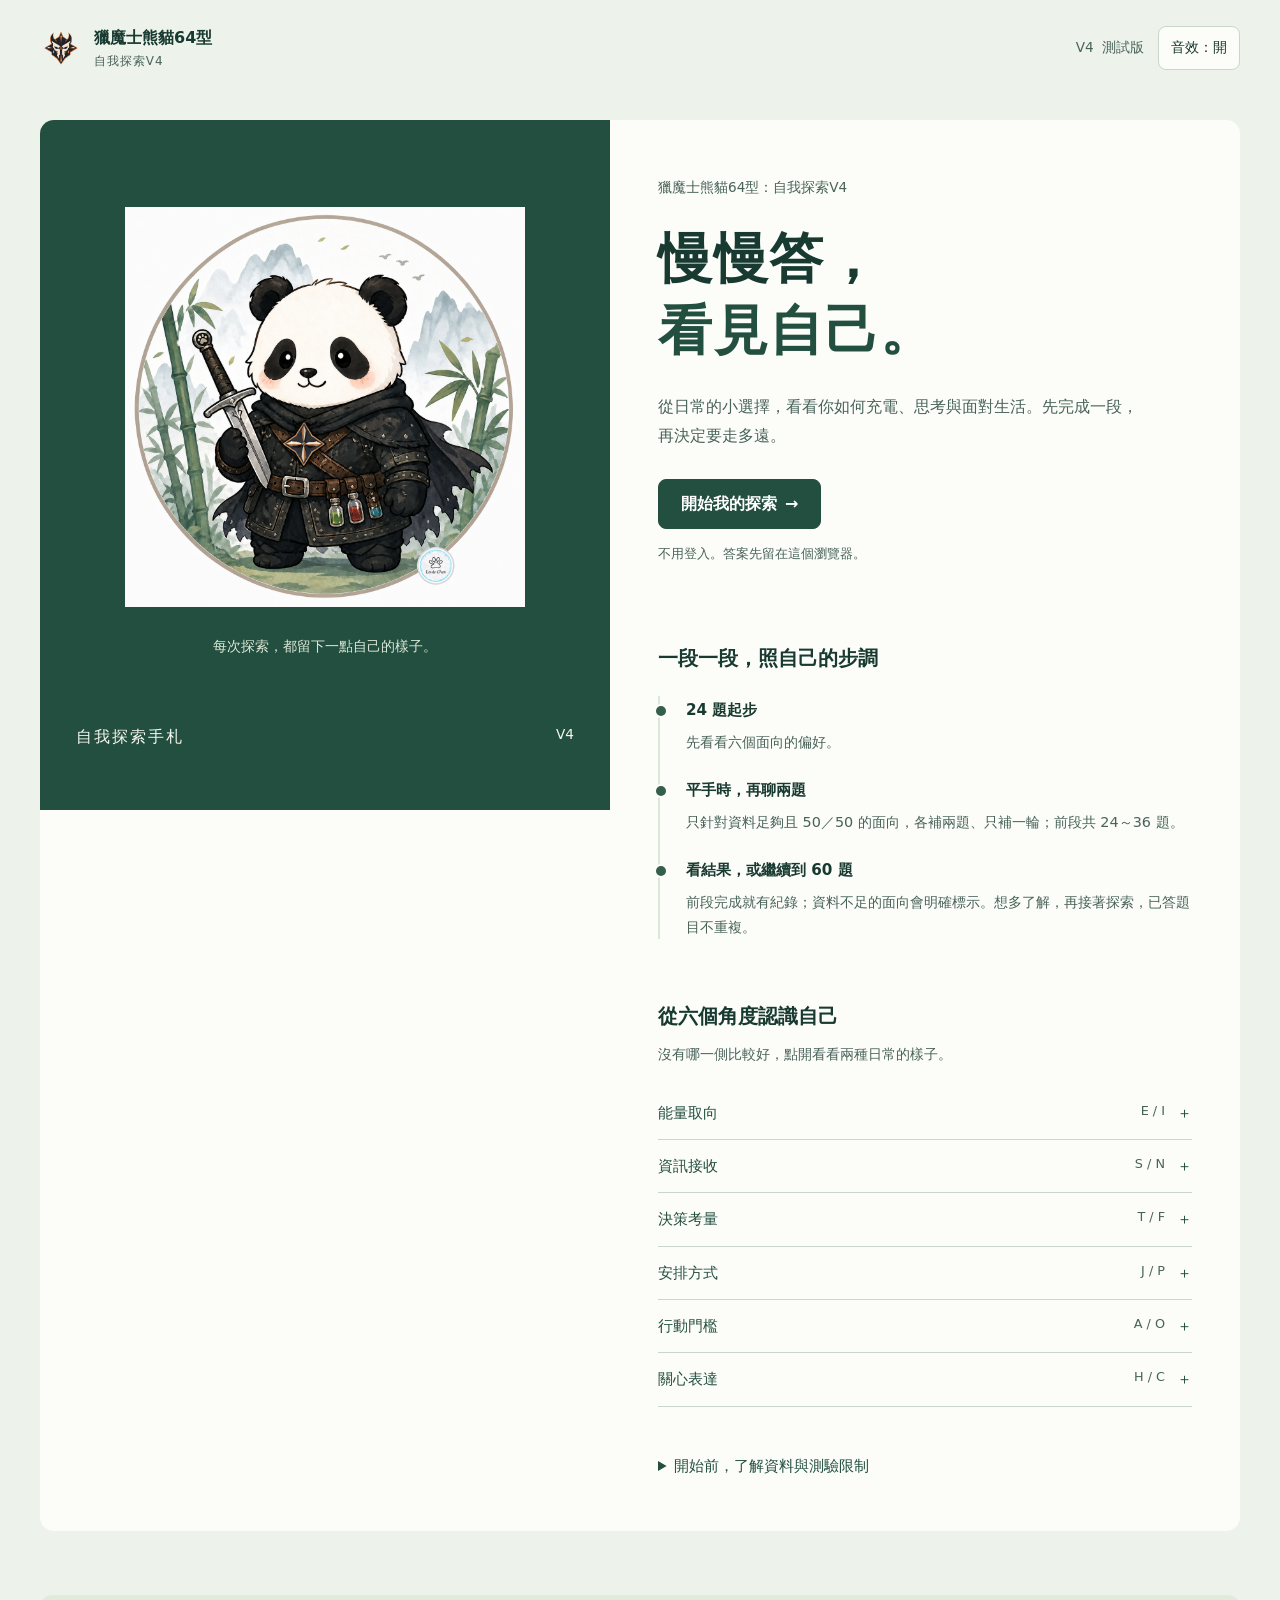
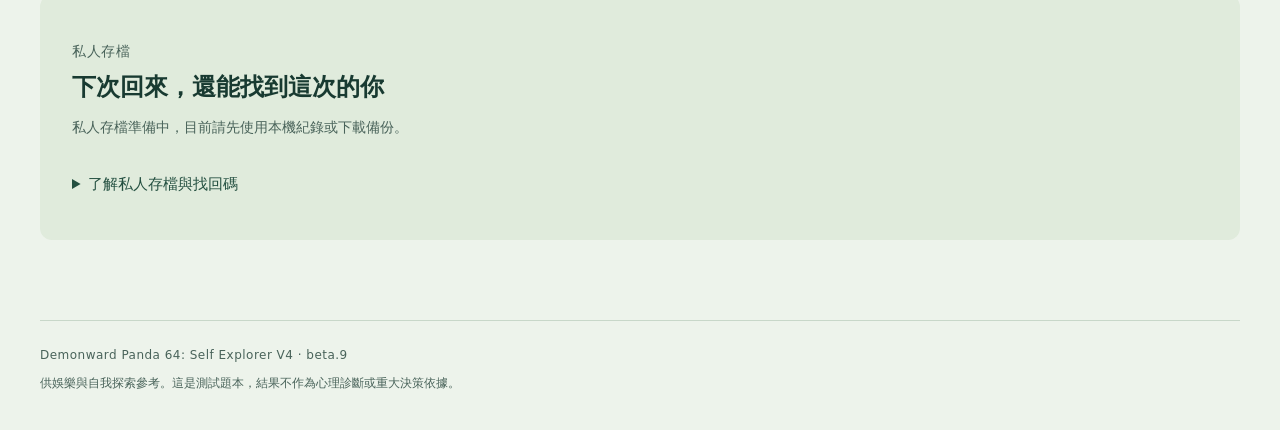
==== index.html @ 0872d295 "Add files via upload" ====
<!doctype html>
<html lang="zh-Hant">
<head>
  <meta charset="UTF-8">
  <meta name="viewport" content="width=device-width, initial-scale=1">
  <meta name="description" content="獵魔士熊貓64型：自我探索V4。先答 24 題，平手軸各補兩題；完成後自由選擇查看詳細結果，或繼續完整 60 題。">
  <meta name="referrer" content="no-referrer">
  <meta http-equiv="Content-Security-Policy" content="default-src 'self'; script-src 'self'; style-src 'self' 'unsafe-inline'; img-src 'self' data: blob:; media-src 'self' data:; connect-src 'self' https://script.google.com https://script.googleusercontent.com; object-src 'none'; base-uri 'none'; form-action 'none'">
  <title>獵魔士熊貓64型：自我探索V4</title>
  <link rel="icon" href="./assets/demonward-panda-logo.png" type="image/png">
  <link rel="stylesheet" href="./styles.css">
  <script type="module" src="./app.mjs"></script>
</head>
<body>
  <a class="skip-link" href="#main">跳到主要內容</a>
  <header class="site-header">
    <a href="#main" class="brand" aria-label="獵魔士熊貓64型：自我探索V4 首頁"><img src="./assets/demonward-panda-logo.png" width="42" height="42" alt=""><span>獵魔士熊貓64型 <small>自我探索V4</small></span></a>
    <div class="header-actions"><span class="edition">V4 <span>測試版</span></span><button id="sound-toggle" class="sound-toggle" type="button" aria-pressed="true">音效：開</button></div>
  </header>
  <audio id="ui-click" src="./assets/audio/ui%20click-02.m4a" preload="auto" aria-hidden="true"></audio>
  <p id="sound-status" class="sr-only" role="status" aria-live="polite"></p>
  <div id="storage-warning" class="warning" role="alert" hidden></div>
  <main id="main" tabindex="-1"><div id="app"><p class="boot">正在準備題目…</p></div></main>
  <div id="announcement" class="sr-only" role="status" aria-live="polite"></div>
  <footer class="site-footer"><span>Demonward Panda 64: Self Explorer V4 · beta.9</span><p>供娛樂與自我探索參考。這是測試題本，結果不作為心理診斷或重大決策依據。</p></footer>
  <noscript><p class="warning">這份測驗需要啟用 JavaScript。請透過 HTTP 網址開啟網站。</p></noscript>
</body>
</html>
---- styles.css ----
:root{color-scheme:light;--paper:#f5f1e9;--surface:#fffdf9;--ink:#282b28;--muted:#60665e;--line:#d6d5ca;--accent:#874629;--accent-soft:#eee0d3;--sage:#485e4d;--sage-soft:#e4eadd;--focus:#265faf;--danger:#953c32;font-family:"Noto Sans TC","PingFang TC","Microsoft JhengHei",system-ui,sans-serif;line-height:1.7;color:var(--ink);background:var(--paper)}
*{box-sizing:border-box}body{margin:0}button,input,select{font:inherit}button,a,input,select{touch-action:manipulation}button{cursor:pointer}button:disabled{cursor:not-allowed;opacity:.55}a{color:var(--accent);text-underline-offset:4px}button:focus-visible,a:focus-visible,input:focus-visible,select:focus-visible,summary:focus-visible{outline:3px solid var(--focus);outline-offset:4px}h1,h2,h3,p{margin:0}h1,h2,h3{line-height:1.35;text-wrap:pretty}button{line-height:1.5}button,input,select{max-width:100%}h1{font-weight:650;letter-spacing:-.035em}h2{font-size:1.5rem}h3{font-size:1.125rem}.site-header{max-width:1120px;margin:auto;padding:24px 32px;border-bottom:1px solid var(--line);display:flex;align-items:center;justify-content:space-between;gap:16px}.brand{display:flex;align-items:center;gap:12px;color:var(--ink);text-decoration:none;font-size:1rem;font-weight:700}.brand img{border-radius:50%;object-fit:cover}.brand small{display:block;font-size:.7rem;font-weight:400;color:var(--muted);letter-spacing:.15em}.edition{font-size:.85rem;letter-spacing:.1em;color:var(--accent);white-space:nowrap}.edition span{margin-left:4px}main{max-width:1120px;margin:auto;padding:48px 32px 64px;outline:none}.site-footer{max-width:1056px;margin:auto;padding:24px 0 36px;border-top:1px solid var(--line);font-size:.75rem;color:var(--muted)}.site-footer>span{letter-spacing:.14em}.site-footer p{margin-top:8px}.eyebrow{font-size:.75rem;letter-spacing:.13em;text-transform:uppercase;font-weight:600;color:var(--accent);margin-bottom:20px}.muted{color:var(--muted)}.hero{display:grid;grid-template-columns:1.35fr 1fr;gap:64px;align-items:center;padding:16px 0 48px}.hero h1{font-size:clamp(2.25rem,4.2vw,3.5rem);max-width:15ch}.hero h1 span{color:var(--accent)}.hero .lead{font-size:1.05rem;max-width:34em;margin-top:24px;color:var(--muted)}.hero-art{position:relative;max-width:340px;justify-self:end}.hero-art img{width:100%;height:auto;display:block;border-radius:3px;aspect-ratio:1;object-fit:cover}.art-label{margin-top:12px;display:flex;justify-content:space-between;gap:12px;font-size:.65rem;color:var(--muted);letter-spacing:.09em}.facts{display:flex;gap:28px;margin:28px 0 30px}.fact strong{font-size:1.45rem;font-weight:600;display:block;color:var(--ink)}.fact span{font-size:.75rem;color:var(--muted)}.button{min-height:48px;border:1px solid var(--line);background:var(--surface);color:var(--ink);border-radius:4px;padding:12px 20px;display:inline-flex;justify-content:center;align-items:center;gap:8px;text-decoration:none;transition:background .15s,border-color .15s}.button:hover{background:var(--accent-soft);border-color:var(--accent)}.button.primary{background:var(--accent);border-color:var(--accent);color:#fff}.button.primary:hover{background:#6d3821}.button.text{border-color:transparent;background:transparent;color:var(--accent);padding-left:0}.button.danger{color:var(--danger)}.actions{display:flex;align-items:center;flex-wrap:wrap;gap:12px}.intro-details{border-top:1px solid var(--line);display:grid;grid-template-columns:1fr 1fr;gap:48px;padding-top:32px}.intro-details h2{font-size:1.2rem;margin-bottom:12px}.intro-details p{color:var(--muted);font-size:.9rem}.axis-list{display:grid;grid-template-columns:1fr 1fr;gap:12px 20px;margin-top:16px}.axis-list div{display:flex;align-items:center;gap:10px;font-size:.85rem}.axis-list b{font-family:ui-monospace,monospace;color:var(--sage);min-width:40px}.local-note{margin-top:18px;padding-left:14px;border-left:2px solid var(--sage);font-size:.85rem;color:var(--muted)}details{margin-top:20px;font-size:.85rem}summary{cursor:pointer;color:var(--accent);min-height:44px;display:list-item;align-content:center}details p{margin:10px 0}.history{margin-top:32px;border-top:1px solid var(--line);padding-top:24px}.history-list{list-style:none;padding:0;margin:16px 0}.history-list li{display:flex;justify-content:space-between;align-items:center;gap:16px;border-bottom:1px solid var(--line);padding:14px 0}.history-list strong{display:block;font-size:.95rem;overflow-wrap:anywhere}.history-list small{color:var(--muted)}.narrow{max-width:760px;margin:0 auto}.panel{background:var(--surface);border:1px solid var(--line);border-radius:6px;padding:32px}.setup h1{font-size:2rem}.setup .lead{margin-top:16px;color:var(--muted)}fieldset{border:0;padding:0;margin:28px 0}legend{font-weight:600;margin-bottom:12px;max-width:100%}.choice{position:relative;display:flex;align-items:flex-start;gap:12px;padding:17px 18px;border:1px solid var(--line);border-radius:4px;background:var(--surface);margin:10px 0;cursor:pointer;transition:background .15s,border-color .15s;min-height:56px}.choice:hover{border-color:var(--accent)}.choice:has(input:checked){border-color:var(--accent);background:var(--accent-soft)}.choice input{width:20px;height:20px;flex:none;accent-color:var(--accent);margin:3px 0 0}.choice span{min-width:0}.choice strong{font-weight:500;display:block}.choice small{display:block;color:var(--muted);font-size:.8rem;margin-top:4px}.checkline{display:flex;gap:10px;align-items:flex-start;font-size:.9rem}.checkline input{width:20px;height:20px;flex:none;accent-color:var(--accent);margin-top:4px}.setup .actions{margin-top:28px}.quiz-top{display:flex;justify-content:space-between;align-items:center;gap:16px;font-size:.8rem;color:var(--muted);margin-bottom:10px}.progress{width:100%;height:5px;display:block;margin-bottom:32px;border:0;appearance:none;background:var(--line)}progress::-webkit-progress-bar{background:var(--line)}progress::-webkit-progress-value{background:var(--sage)}progress::-moz-progress-bar{background:var(--sage)}.question-card .eyebrow{margin-bottom:16px}.question-card h1{font-size:clamp(1.3rem,2.7vw,1.75rem);letter-spacing:0}.question-hint{font-size:.85rem;color:var(--muted);margin-top:12px}.question-card fieldset{margin:24px 0}.question-card .actions{justify-content:space-between;border-top:1px solid var(--line);padding-top:20px}.step-number{font-family:ui-monospace,monospace;color:var(--muted)}.error{color:var(--danger);font-size:.9rem;margin:12px 0}.warning{max-width:1056px;margin:20px auto 0;padding:12px 18px;border:1px solid #c8a864;background:#fff2d5;color:#5b421a;font-size:.85rem}.result-head{display:flex;justify-content:space-between;align-items:flex-start;gap:32px;margin-bottom:32px}.result-head h1{font-size:clamp(1.8rem,4vw,2.75rem)}.result-code{font-family:ui-monospace,monospace;overflow-wrap:anywhere;line-height:1.5;font-size:clamp(1.15rem,2.5vw,1.7rem);font-weight:600;letter-spacing:.02em;margin-top:12px;color:var(--sage)}.result-summary{max-width:700px;color:var(--muted);margin-top:16px}.result-date{font-size:.8rem;color:var(--muted);white-space:nowrap}.result-guide{padding:16px 20px;border-left:3px solid var(--sage);background:var(--sage-soft);font-size:.85rem;margin-bottom:28px}.axes{display:grid;grid-template-columns:1fr 1fr;border-top:1px solid var(--line);column-gap:40px}.axis{padding:24px 0;border-bottom:1px solid var(--line)}.axis-heading{display:flex;justify-content:space-between;gap:12px;align-items:center}.axis-heading h2{font-size:1rem}.axis-status{font-size:.75rem;color:var(--sage);background:var(--sage-soft);padding:3px 8px;white-space:nowrap;border-radius:2px}.axis-labels{display:flex;justify-content:space-between;gap:10px;font-size:.8rem;margin:18px 0 7px}.axis-labels strong{font-size:1rem;font-weight:600}.axis-meter{height:9px;background:#d9dfd2;position:relative;border-radius:1px;overflow:hidden}.axis-meter>span{display:block;height:100%;background:var(--accent)}.axis-meter:after{content:"";position:absolute;left:50%;top:0;height:100%;width:2px;background:var(--surface)}.axis p{margin-top:14px;font-size:.85rem;color:var(--muted)}.result-section{margin-top:36px}.result-section>p{margin-top:10px;color:var(--muted);font-size:.9rem}.feedback-options{display:flex;gap:12px;flex-wrap:wrap}.feedback-options .choice{flex:1;min-width:145px;margin:0}.feedback-options .choice:has(input:checked){background:var(--sage-soft);border-color:var(--sage)}.check-grid{display:grid;grid-template-columns:1fr 1fr;gap:8px 20px}.check-grid .checkline{min-height:44px}.feedback-details{margin-top:24px}.feedback-form fieldset{margin:20px 0}.feedback-form .actions{margin-top:20px}.feedback-status{color:var(--sage);margin-top:12px;font-size:.9rem}.compare-wrap{overflow-x:auto;margin-top:20px}.compare-table{border-collapse:collapse;width:100%;font-size:.9rem;text-align:left}.compare-table th,.compare-table td{padding:12px 10px;border-bottom:1px solid var(--line);white-space:nowrap}.compare-table th:first-child,.compare-table td:first-child{padding-left:0}.compare-table th{font-weight:500;color:var(--muted)}.delta{font-variant-numeric:tabular-nums;font-weight:600}.downloads{padding-top:24px;border-top:1px solid var(--line)}.downloads .actions{margin-top:20px}.download-note{font-size:.8rem;color:var(--muted);margin-top:12px}.section-label{font-size:.75rem;letter-spacing:.1em;color:var(--accent);margin-bottom:8px}.boot{padding:48px;text-align:center}.sr-only{position:absolute;width:1px;height:1px;padding:0;overflow:hidden;clip:rect(0,0,0,0);white-space:nowrap;border:0}.skip-link{position:absolute;top:-80px;left:16px;z-index:10;background:var(--surface);padding:12px}.skip-link:focus{top:8px}[hidden]{display:none!important}
@media(max-width:767px){.site-header{padding:18px 20px}main{padding:32px 20px 48px}.site-footer{margin:0 20px}.hero{grid-template-columns:1fr;gap:28px;padding:0 0 32px}.hero-art{grid-row:1;justify-self:start;max-width:112px}.hero-art img{border-radius:50%;border:3px solid var(--surface)}.art-label{display:none}.hero h1{font-size:2.25rem;max-width:15ch}.hero .lead{margin-top:18px;font-size:1rem}.eyebrow{margin-bottom:14px}.facts{gap:24px;margin:24px 0}.intro-details{grid-template-columns:1fr;gap:28px;padding-top:28px}.panel{padding:24px 20px}.result-head{display:block}.result-date{margin-top:16px;white-space:normal}.axes{grid-template-columns:1fr}.result-section{margin-top:28px}.result-section.panel{padding:24px 18px}.warning{margin:16px 20px 0}.feedback-options{gap:8px}.feedback-options .choice{flex:1 1 100%;min-width:0;padding:12px 14px;min-height:48px}.check-grid{grid-template-columns:1fr 1fr;gap:6px 10px}.question-card .actions{gap:8px}.question-card .button{padding:12px 14px}.question-card .button.text{padding-left:0}.result-head .eyebrow{font-size:.7rem}.history-list li{align-items:flex-start}.axis-list{gap:10px}.brand{font-size:.95rem}}
@media(max-width:359px){main{padding-left:16px;padding-right:16px}.site-header{padding-left:16px;padding-right:16px}.panel{padding:22px 16px}.hero h1{font-size:2rem}.facts{gap:18px}.fact strong{font-size:1.3rem}.fact span{font-size:.7rem}.check-grid{grid-template-columns:1fr}.axis-heading{align-items:flex-start}.axis-status{font-size:.7rem}.axis-labels{font-size:.75rem}.actions>.button{flex-grow:1}.edition{font-size:.75rem}.brand{gap:8px}}
.completion{padding:40px;max-width:720px}.completion-count{font-size:4rem;line-height:1.1;font-variant-numeric:tabular-nums;color:var(--sage);margin:24px 0}.completion-count span{font-size:1rem;margin-left:12px}.completion h1{font-size:clamp(1.7rem,4vw,2.5rem)}.completion .lead{margin:16px 0;color:var(--muted)}.completion-actions{display:grid;gap:12px;margin-top:28px}.completion-actions .button{min-height:60px}.completion-actions .button:not(.primary){flex-direction:column;gap:2px}.completion-actions small{color:var(--muted);font-size:.8rem}.axis-detail{padding:12px 0;border-bottom:1px solid var(--line)}.axis-detail summary{font-size:.95rem;font-weight:600}.stage-scores{list-style:none;padding:0;margin:16px 0}.stage-scores li{display:flex;justify-content:space-between;gap:16px;padding:8px 0;border-top:1px solid var(--line)}.stage-scores strong{font-weight:500;white-space:nowrap}.question-card+.quiz-top{margin-top:20px}
@media(max-width:767px){.completion{padding:28px 20px}.completion-count{font-size:3rem}.stage-scores li{display:block}.stage-scores strong{display:block}.facts{flex-wrap:wrap}.completion-actions .button{padding:14px 12px}}
@media(prefers-reduced-motion:reduce){*,*::before,*::after{transition:none!important;animation:none!important;scroll-behavior:auto!important}}
.archive-panel>p{margin-top:12px;color:var(--muted);font-size:.9rem}.archive-panel h3{margin:20px 0 12px}.archive-mode{border-left:2px solid var(--sage);padding-left:12px}.archive-message:empty{display:none}.archive-message{color:var(--sage)!important}.archive-forms{display:grid;grid-template-columns:1fr 1fr;gap:40px;margin-top:24px}.archive-forms form+form{border-left:1px solid var(--line);padding-left:32px}.archive-forms p{font-size:.85rem;color:var(--muted);margin-bottom:16px}.archive-panel .checkline{margin:16px 0}.archive-label{display:block;margin:12px 0 8px;font-size:.9rem}.archive-input{display:block;width:100%;min-height:48px;padding:12px;border:1px solid var(--line);border-radius:4px;background:var(--surface);color:var(--ink);margin-bottom:16px}.recovery-card{border-left:3px solid var(--sage);padding:4px 20px 20px;background:var(--sage-soft);margin:24px 0}.recovery-card code{display:block;overflow-wrap:anywhere;user-select:all;padding:16px 0;font:1rem/1.7 ui-monospace,monospace}.archive-panel .history-list li{align-items:flex-start}.archive-panel .history-list .actions{justify-content:flex-end}.archive-panel .history-list .button{font-size:.85rem;padding:10px 14px}.archive-panel details form{max-width:600px}.archive-panel>h2{font-size:clamp(1.25rem,3vw,1.6rem)}
.history-list>li>div:first-child{min-width:0}.history-list>li>.button{flex:0 0 auto;min-width:64px}
.supplement-editor{padding:16px 0;border-top:1px solid var(--line);border-bottom:1px solid var(--line);margin:20px 0}.supplement-editor>summary{font-weight:600;font-size:.95rem}.supplement-editor p{font-size:.85rem;color:var(--muted)}.supplement-editor form{margin-top:16px}.supplement-editor textarea{resize:vertical;min-height:108px}.supplement-editor .checkline{margin:16px 0}.supplement-counter{text-align:right;margin-top:-8px!important}.supplement-form-status,.supplement-status{color:var(--sage)!important;white-space:pre-wrap}.supplement-list{list-style:none;padding:0;margin:28px 0}.supplement-list li{padding:20px 0;border-top:1px solid var(--line)}.supplement-list h3{font-size:1rem;font-weight:600}.supplement-list blockquote{border-left:3px solid var(--sage);margin:16px 0;padding:8px 16px;background:var(--sage-soft);white-space:pre-wrap;overflow-wrap:anywhere}.supplement-list p{font-size:.85rem;color:var(--muted);margin:8px 0;white-space:pre-wrap;overflow-wrap:anywhere}.supplement-sharing{margin-top:28px;border-top:1px solid var(--line);padding-top:20px}.supplement-sharing>p{margin:12px 0;color:var(--muted);font-size:.9rem}.supplement-sharing .checkline{margin:20px 0}.supplement-edit-result>summary{font-weight:600}.supplement-sharing .button{margin-top:8px}
@media(max-width:767px){.archive-forms{grid-template-columns:1fr;gap:20px}.archive-forms form+form{border-left:0;border-top:1px solid var(--line);padding-left:0;padding-top:12px}.archive-panel .history-list li{display:block}.archive-panel .history-list .actions{justify-content:flex-start;margin-top:12px}.archive-panel .history-list .button{flex:1}.recovery-card{padding-left:16px;padding-right:16px}}

.supplement-editor textarea{font:inherit;max-width:100%}.supplement-editor textarea:focus-visible{outline:3px solid var(--focus);outline-offset:4px}#supplement-root .compare-table{table-layout:fixed}#supplement-root .compare-table th,#supplement-root .compare-table td{white-space:normal;overflow-wrap:anywhere;vertical-align:top}#supplement-root .compare-table th:first-child{width:25%}#supplement-root .compare-table th:nth-child(2){width:32%}

.hero .eyebrow{letter-spacing:.06em;text-transform:none;overflow-wrap:anywhere}.site-footer>span{text-transform:none;letter-spacing:.04em}.brand>span{min-width:0}.stage-scores{overflow-wrap:anywhere}

/* 清新探索手札：system fonts and existing original artwork only. */
h1[tabindex="-1"]:focus{outline:none}
:root{--paper:#edf3eb;--surface:#fcfdf9;--ink:#183a31;--muted:#49635a;--line:#c8d7c9;--accent:#234f40;--accent-soft:#deeadb;--sage:#365f4b;--sage-soft:#e1ecde;--focus:#9c6b14;--danger:#923e34;font-family:"Microsoft JhengHei","PingFang TC",system-ui,sans-serif}
html{scroll-padding-bottom:150px}body{min-width:280px}textarea{font:inherit}h1,h2,h3{text-wrap:balance}h1{font-family:"Noto Serif TC","PMingLiU",Georgia,serif;font-weight:600;letter-spacing:.01em}p{overflow-wrap:anywhere}a{color:var(--accent)}button:focus-visible,a:focus-visible,input:focus-visible,select:focus-visible,textarea:focus-visible,summary:focus-visible{outline:3px solid var(--focus);outline-offset:4px}input,textarea,select,summary,button{scroll-margin-block:24px 150px}.button{border-radius:8px;min-height:48px;padding:12px 22px;font-weight:600;transition:background .16s,border-color .16s,transform .16s}.button.primary{background:var(--accent);border-color:var(--accent)}.button.primary:hover{background:#183c30}.button:active:not(:disabled){transform:translateY(1px)}.button.text{font-weight:400}.site-header{max-width:1280px;border:0;padding:24px 40px}.brand small{letter-spacing:.08em;font-size:.75rem}.edition{letter-spacing:0;color:var(--muted)}main{max-width:1280px;padding:24px 40px 80px}.site-footer{max-width:1200px;margin:auto;padding:24px 0 36px}.eyebrow,.section-label{letter-spacing:.04em;text-transform:none;font-size:.85rem;font-weight:500;color:var(--muted)}.panel{border:0;border-radius:12px;padding:36px}.narrow{max-width:800px}.local-note{font-size:.9rem}.lead{line-height:1.85}.actions{gap:12px}.history{margin-top:64px;padding-top:32px}.history h2{font-size:1.5rem}.history-list small{display:block;margin-top:6px;font-size:.85rem}.history-list .button{min-height:44px}summary{font-size:.95rem;line-height:1.6;min-height:48px}details{font-size:.95rem}details p{margin:14px 0}
.notebook-home{display:grid;grid-template-columns:minmax(0,.95fr) minmax(0,1.05fr);gap:0;align-items:start;background:var(--surface);border-radius:14px;overflow:clip}.notebook-cover{position:sticky;top:24px;align-self:start;min-height:690px;background:#234f40;color:#f4f7ee;padding:60px 36px 32px;display:flex;flex-direction:column;justify-content:center;align-items:center}.hero-art{max-width:400px;width:100%;margin:0;justify-self:initial}.hero-art img{display:block;width:100%;height:auto;aspect-ratio:1;object-fit:contain;border-radius:0;border:0}.hero-art figcaption{font-size:.85rem;text-align:center;margin-top:28px;color:#dbe8d7}.cover-title{align-self:stretch;margin-top:64px;display:flex;justify-content:space-between;font-size:1rem;letter-spacing:.12em}.cover-title span{font-size:.85rem;letter-spacing:0}.notebook-pages{padding:56px 48px 40px;min-width:0}.hero{display:block;padding:0 0 48px;}.edition-note{font-size:.85rem;color:var(--muted);margin-bottom:24px}.hero h1{font-size:clamp(2.5rem,4.2vw,4rem);line-height:1.35;max-width:none;letter-spacing:.03em}.hero h1 span{color:var(--accent)}.hero .lead{margin-top:24px;font-size:1rem;max-width:30em}.home-actions{margin-top:28px}.home-note{font-size:.8rem;color:var(--muted);margin-top:14px}.journey{padding:32px 0 36px;background:var(--surface)}.journey h2,.axis-preview h2{font-size:1.25rem}.journey-list{list-style:none;margin:24px 0 0;padding:0 0 0 20px;border-left:2px solid #dbe7d7}.journey-list li{position:relative;padding:0 0 22px 6px}.journey-list li:last-child{padding-bottom:0}.journey-list li:before{content:"";position:absolute;left:-26px;top:8px;width:10px;height:10px;border-radius:50%;background:var(--sage);border:2px solid var(--surface)}.journey-list strong{font-weight:600;font-size:.95rem}.journey-list p{font-size:.9rem;color:var(--muted);margin-top:6px}.axis-preview{padding:28px 0 16px}.axis-preview>p{font-size:.9rem;color:var(--muted);margin:12px 0 20px}.axis-preview details{margin:0;border-bottom:1px solid var(--line)}.axis-preview summary{display:flex;justify-content:space-between;gap:12px;padding:14px 0;list-style:none;font-weight:500}.axis-preview summary::-webkit-details-marker{display:none}.axis-preview summary:after{content:"＋";font-weight:400}.axis-preview details[open] summary:after{content:"−"}.axis-preview-poles{margin-left:auto;font-size:.8rem;color:var(--muted)}.axis-preview details>div{padding:0 0 12px}.axis-preview details p{font-size:.9rem;color:var(--muted)}.axis-preview details strong{color:var(--ink);font-weight:500}.privacy-note{margin-top:20px}.privacy-note p{color:var(--muted);font-size:.85rem}
.setup{max-width:700px}.setup h1{font-size:2rem}.setup>p:not(.eyebrow){margin-top:16px}.choice{border-radius:8px;padding:18px 20px;gap:14px;margin:12px 0;min-height:60px;align-items:center;background:var(--surface)}.choice input{margin:0;accent-color:var(--accent)}.choice:has(input:checked){background:var(--sage-soft);border:2px solid var(--sage);padding:17px 19px}.choice:has(input:focus-visible){outline:3px solid var(--focus);outline-offset:4px}.checkline{line-height:1.7;min-height:44px}.checkline small{display:block;margin-top:8px}.quiz-page{padding-bottom:120px}.quiz-top{font-size:.95rem;margin:0 0 14px;gap:12px}.quiz-top #question-count{font-size:1.15rem;color:var(--ink);font-variant-numeric:tabular-nums;white-space:nowrap}.progress{height:7px;border-radius:4px;overflow:hidden;margin-bottom:18px}.chapter-note{color:var(--muted);font-size:.85rem;margin:0 0 26px}.question-card{padding:36px 40px}.question-kind{color:var(--muted);font-size:.85rem;margin-bottom:16px}.question-card h1{font-family:inherit;font-size:clamp(1.4rem,2.8vw,1.9rem);font-weight:600;line-height:1.65;letter-spacing:0;text-wrap:pretty}.question-hint{font-size:.9rem;margin-top:14px}.question-card fieldset{margin:28px 0 0}.question-card .choice{margin-bottom:0;font-size:1rem;line-height:1.7}.quiz-tail{padding:16px 4px;font-size:.8rem;color:var(--muted)}.quiz-tail>.button{padding-top:10px;padding-bottom:10px}.quiz-tail .actions{margin-top:16px}.quiz-dock{position:fixed;z-index:5;bottom:16px;left:50%;transform:translateX(-50%);width:min(800px,calc(100% - 40px));display:flex;align-items:center;justify-content:space-between;gap:16px;padding:14px 18px calc(14px + env(safe-area-inset-bottom));background:var(--surface);border:1px solid var(--line);border-radius:12px}.quiz-dock .button{min-width:108px}.dock-note{font-size:.8rem;color:var(--muted)}.chapter-intro>p:not(.eyebrow){margin-top:18px}.chapter-intro .actions{margin-top:28px}.completion{padding:44px;max-width:760px}.completion-count{font-size:4.5rem;margin:20px 0 28px}.completion h1{font-size:2.25rem}.completion-actions .button{border-radius:8px;min-height:64px}
.result-head{padding:36px 0 28px;border-bottom:2px solid var(--ink);margin-bottom:28px}.result-head h1{font-size:clamp(1.8rem,3.2vw,2.75rem);line-height:1.5}.result-code{font-family:inherit;font-size:1.5rem;font-weight:600;letter-spacing:.06em;margin-top:18px}.result-date{line-height:1.9}.result-summary{font-size:.95rem;line-height:1.9;max-width:650px}.result-guide{background:transparent;border:0;padding:0;margin:0 0 32px;color:var(--muted);font-size:.85rem;max-width:850px}.axes{border:0;gap:16px;grid-template-columns:repeat(2,minmax(0,1fr))}.axis{background:var(--surface);border:0;border-radius:12px;padding:26px}.axis-heading{align-items:flex-start;gap:8px}.axis-heading h2{font-size:1.05rem;line-height:1.6}.axis-heading h2>.muted{display:block;font-size:.8rem;font-weight:400}.axis-status{background:var(--sage-soft);padding:4px 8px;border-radius:4px;font-size:.75rem}.axis-labels{font-size:.85rem;margin:20px 0 10px;align-items:flex-end}.axis-labels>span:last-child{text-align:right}.axis-labels strong{font-size:1.15rem}.axis-meter{height:12px;border-radius:4px;background:#dae5d5}.axis-meter>span{background:#365f4b}.axis p{font-size:.9rem;line-height:1.85;margin-top:18px}.result-section{margin-top:56px}.result-section h2{font-size:1.5rem}.result-section>p{font-size:.95rem;line-height:1.85}.axis-detail{font-size:.9rem;padding:6px 0}.axis-detail summary{font-size:.95rem;line-height:1.7;padding:12px 0}.axis-detail p{color:var(--muted);max-width:900px}.result-section.panel{padding:32px}.feedback-options .choice{padding:14px;min-height:56px;font-size:.95rem}.feedback-options .choice:has(input:checked){padding:13px}.downloads{padding-top:32px}.downloads .actions{gap:12px}.downloads .button{font-size:.95rem}.result-section+.local-note{margin-top:40px}
.supplement-editor{margin:28px 0 0;padding:8px 0 0;border-bottom:0;border-top:1px solid var(--line)}.supplement-editor>summary{font-weight:400;color:var(--muted);font-size:.9rem}.supplement-editor>p{font-size:.85rem;line-height:1.8}.archive-input{border-radius:8px;background:var(--surface);border-color:var(--line);padding:12px 14px}.supplement-editor .archive-label{font-size:.9rem;line-height:1.8}.supplement-editor textarea{min-height:120px}.supplement-trial-options{margin:12px 0 20px;padding:12px 16px;background:var(--paper);border-radius:8px}.supplement-trial-options summary{font-size:.85rem}.supplement-trial-options .download-note{font-size:.8rem}.supplement-form-status{font-size:.85rem}.archive-panel{padding:32px;background:#e0ebdc;border:0;border-radius:12px}.archive-panel .section-label{margin-bottom:8px}.archive-mode{border:0;padding:0;font-size:.9rem}.archive-forms{gap:32px}.archive-forms form+form{padding-left:28px}.archive-panel input{background:var(--surface)}.archive-panel .archive-message{font-size:.85rem}.archive-panel .button{font-size:.9rem}.supplement-sharing{padding-top:24px}.supplement-sharing>p{font-size:.9rem}.supplement-list blockquote{border-radius:0 8px 8px 0}.compare-table{font-size:.9rem}
@media(min-width:900px){.notebook-home .hero{animation:journal-enter .45s ease-out both}}
@keyframes journal-enter{from{opacity:0;transform:translateY(8px)}to{opacity:1;transform:translateY(0)}}
@media(max-width:1023px){.site-header{padding:22px 28px}main{padding:20px 28px 64px}.site-footer{margin:0 28px}.notebook-pages{padding:40px 30px 32px}.notebook-cover{padding:48px 22px 30px;min-height:600px}.hero h1{font-size:3rem}.hero-art figcaption{font-size:.75rem}.cover-title{letter-spacing:.05em;font-size:.9rem}.result-head{display:block}.result-date{margin-top:16px;white-space:normal}}
@media(max-width:767px){.site-header{padding:18px 20px}.brand{font-size:.9rem;gap:10px}.brand img{width:36px;height:36px}.brand small{font-size:.7rem}.edition{font-size:.75rem}main{padding:12px 20px 48px}.site-footer{margin:0 20px;font-size:.75rem}.notebook-home{display:flex;flex-direction:column;border-radius:12px}.notebook-cover{position:static;min-height:0;width:100%;padding:18px 24px;flex-direction:row;justify-content:space-between;gap:20px}.hero-art{max-width:104px;flex:none}.hero-art img{width:104px;height:104px;max-width:100%;border-radius:0}.hero-art figcaption{display:none}.cover-title{align-self:center;margin:0;display:block;font-size:1.1rem;letter-spacing:.08em}.cover-title span{display:block;margin-top:8px;font-size:.8rem;letter-spacing:0;color:#dbe8d7}.notebook-pages{padding:28px 24px 32px;width:100%}.edition-note{font-size:.75rem;margin-bottom:16px}.hero{padding:0 0 28px}.hero h1{font-size:2.6rem;max-width:none;line-height:1.35}.hero .lead{font-size:.95rem;margin-top:18px}.home-actions{margin-top:22px;gap:8px}.home-actions .primary{width:100%}.home-note{font-size:.75rem}.journey{padding:24px 0}.journey-list{margin-top:20px}.journey-list p{font-size:.85rem}.axis-preview{padding-top:24px}.journey h2,.axis-preview h2{font-size:1.15rem}.axis-preview summary{font-size:.9rem}.history{margin-top:40px}.history h2{font-size:1.3rem}.history-list li{align-items:flex-start;gap:12px}.history-list small{font-size:.8rem}.history-list .button{padding:10px 14px}.panel{padding:26px 22px}.setup h1{font-size:1.8rem}.setup .lead{font-size:1rem}.setup>p{font-size:.9rem}.choice{padding:16px;min-height:58px;gap:12px}.choice:has(input:checked){padding:15px}.quiz-top{font-size:.8rem}.quiz-top #question-count{font-size:1rem}.chapter-note{font-size:.8rem;margin-bottom:18px}.question-card{padding:24px 20px}.question-card h1{font-size:1.4rem;line-height:1.65}.question-kind{font-size:.8rem;margin-bottom:12px}.question-hint{font-size:.85rem}.question-card fieldset{margin-top:22px}.question-card .choice{font-size:.95rem;padding:16px 14px;min-height:60px}.question-card .choice:has(input:checked){padding:15px 13px}.quiz-tail{padding:12px 0;font-size:.75rem}.quiz-dock{bottom:0;width:100%;border-radius:12px 12px 0 0;padding:12px 20px calc(12px + env(safe-area-inset-bottom));gap:12px;border-bottom:0}.quiz-dock .button{min-width:96px}.quiz-dock .primary{min-width:128px;margin-left:auto}.dock-note{display:none}.quiz-page{padding-bottom:140px}.completion{padding:30px 24px}.completion-count{font-size:3.5rem}.completion h1{font-size:1.9rem}.completion .lead{font-size:1rem}.result-head{padding:20px 0 24px}.result-head h1{font-size:1.8rem}.result-code{font-size:1.25rem}.result-summary{font-size:.9rem}.result-date{font-size:.75rem}.result-guide{font-size:.8rem;margin-bottom:24px}.axes{grid-template-columns:1fr;gap:12px}.axis{padding:22px}.axis-heading{align-items:flex-start}.axis-status{font-size:.7rem}.axis-labels{font-size:.8rem}.axis p{font-size:.85rem}.result-section{margin-top:36px}.result-section h2{font-size:1.3rem}.result-section>p{font-size:.9rem}.result-section.panel{padding:24px 20px}.check-grid{grid-template-columns:1fr}.stage-scores li{display:block}.stage-scores strong{display:block}.archive-panel{padding:24px 20px}.archive-panel h2{font-size:1.3rem}.archive-forms{grid-template-columns:1fr;gap:24px}.archive-forms form+form{padding-left:0;padding-top:20px}.archive-panel .history-list li{display:block}.supplement-trial-options{padding:10px 12px}.downloads .actions .button{flex:1 1 100%}.downloads .actions .text{justify-content:flex-start}.result-section .section-label{font-size:.8rem}}
@media(max-width:359px){.site-header{padding:16px}.brand{font-size:.8rem;gap:8px}.brand img{width:32px;height:32px}.edition span{display:none}main{padding-left:16px;padding-right:16px}.site-footer{margin:0 16px}.notebook-cover{padding:16px 20px;gap:16px}.hero-art{max-width:84px}.hero-art img{width:84px;height:84px}.cover-title{font-size:1rem}.notebook-pages{padding:24px 20px}.edition-note{font-size:.7rem}.hero h1{font-size:2.2rem}.hero .lead{font-size:.9rem}.home-actions .button{padding:12px 16px}.quiz-dock{padding-left:16px;padding-right:16px}.quiz-dock .button{flex:0 1 auto;padding:12px 16px}.quiz-dock .primary{min-width:128px}.question-card{padding:22px 16px}.question-card h1{font-size:1.3rem}.question-card .choice{padding:16px 12px}.question-card .choice:has(input:checked){padding:15px 11px}.axis{padding:20px 16px}.axis-heading h2{font-size:1rem}.axis-labels strong{font-size:1rem}.result-head h1{font-size:1.6rem}.result-section.panel{padding:22px 16px}.archive-panel{padding:24px 16px}}
@media(prefers-reduced-motion:reduce){*,*::before,*::after{transition:none!important;animation:none!important;scroll-behavior:auto!important}}

/* Non-scored responses are visibly separate, but remain native radio controls. */
.choice.choice-exit{margin-top:24px;background:var(--paper);border-style:dashed;font-size:.9rem}.choice.choice-exit:has(input:checked){border-style:solid;background:var(--sage-soft)}.axis-coverage{font-size:.8rem!important;color:var(--muted);margin-top:16px!important}.coverage-message{padding:22px 0 0}.coverage-message strong{font-size:1.1rem}.coverage-message p{margin:10px 0 0}.axis-insufficient .axis-status{background:#f0e6cd;color:#644b16}.axis-insufficient{border:1px solid var(--line)}
@media(max-width:767px){.question-card .question-kind{display:none}}

.header-actions{display:flex;align-items:center;gap:14px}.sound-toggle{font:inherit;font-size:.85rem;min-height:44px;padding:8px 12px;border:1px solid var(--line);border-radius:8px;background:var(--surface);color:var(--ink);white-space:nowrap}.sound-toggle[aria-pressed="false"]{background:var(--paper);color:var(--muted)}.question-note>.checkline{margin:8px 0;align-items:center;cursor:pointer}.question-note>.checkline span{min-width:0}.question-note small{display:block;color:var(--muted);font-size:.78rem;margin-top:4px}.question-note .supplement-form-status:empty{display:none}#ui-click{display:none}@media(max-width:767px){.header-actions{gap:8px}.header-actions .edition span{display:none}.sound-toggle{font-size:.8rem;padding:8px 10px}.question-note>.checkline{font-size:.9rem}}@media(max-width:359px){.site-header{gap:8px}.header-actions .edition{display:none}}
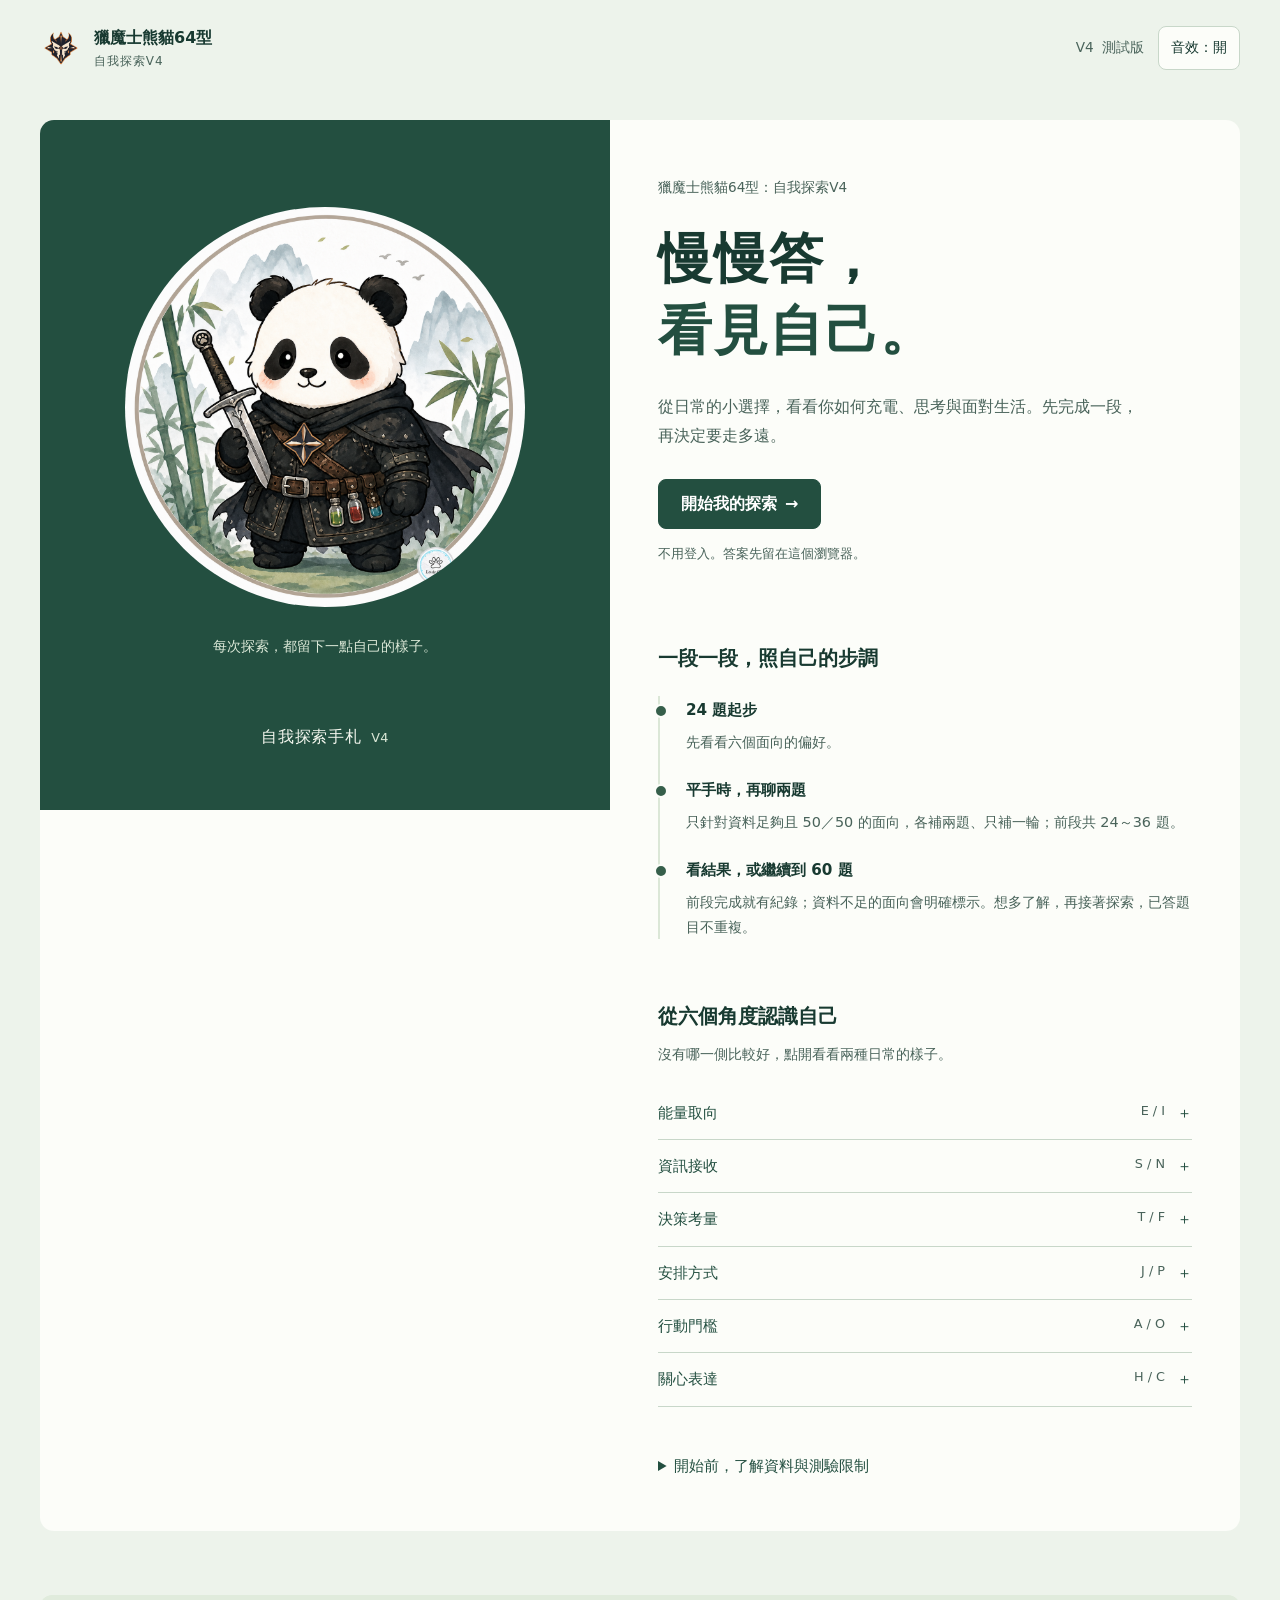
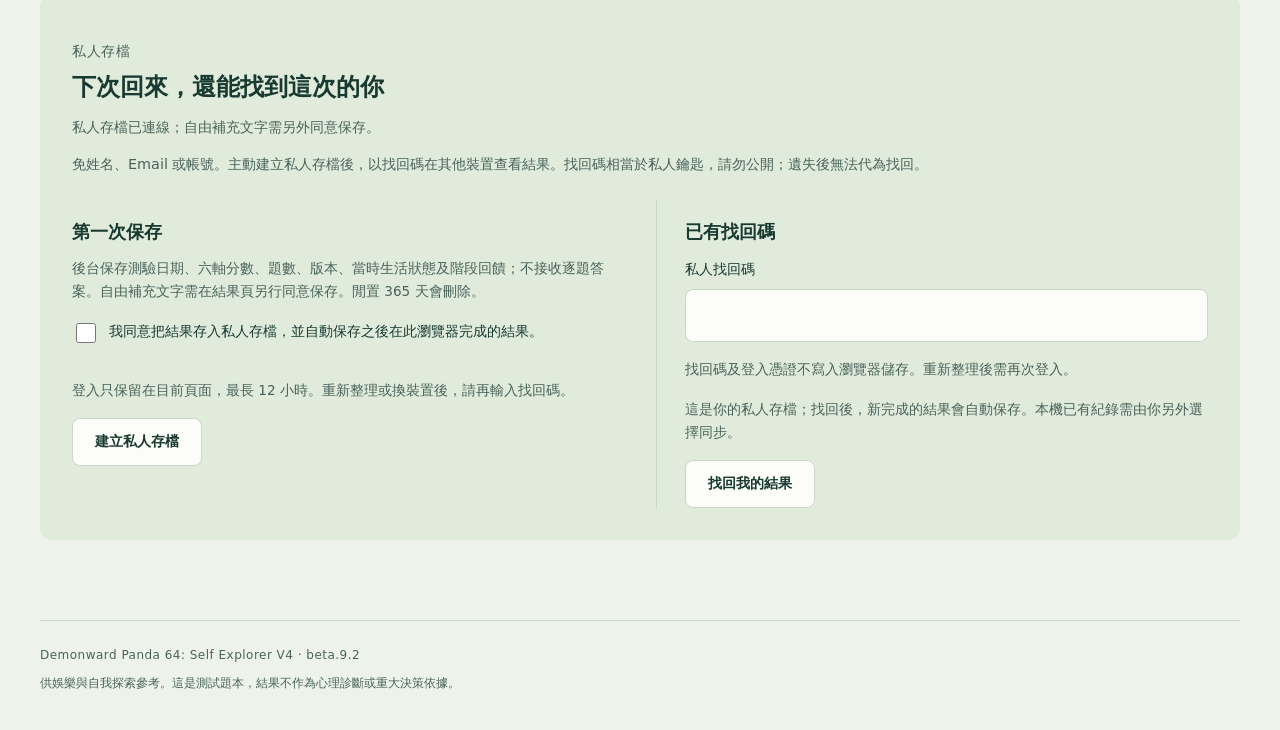
==== commit 75cf79d1: "Add files via upload" ====
--- a/index.html
+++ b/index.html
@@ -22,7 +22,7 @@
   <div id="storage-warning" class="warning" role="alert" hidden></div>
   <main id="main" tabindex="-1"><div id="app"><p class="boot">正在準備題目…</p></div></main>
   <div id="announcement" class="sr-only" role="status" aria-live="polite"></div>
-  <footer class="site-footer"><span>Demonward Panda 64: Self Explorer V4 · beta.9</span><p>供娛樂與自我探索參考。這是測試題本，結果不作為心理診斷或重大決策依據。</p></footer>
+  <footer class="site-footer"><span>Demonward Panda 64: Self Explorer V4 · beta.9.2</span><p>供娛樂與自我探索參考。這是測試題本，結果不作為心理診斷或重大決策依據。</p></footer>
   <noscript><p class="warning">這份測驗需要啟用 JavaScript。請透過 HTTP 網址開啟網站。</p></noscript>
 </body>
 </html>
--- a/styles.css
+++ b/styles.css
@@ -34,3 +34,14 @@
 @media(max-width:767px){.question-card .question-kind{display:none}}
 
 .header-actions{display:flex;align-items:center;gap:14px}.sound-toggle{font:inherit;font-size:.85rem;min-height:44px;padding:8px 12px;border:1px solid var(--line);border-radius:8px;background:var(--surface);color:var(--ink);white-space:nowrap}.sound-toggle[aria-pressed="false"]{background:var(--paper);color:var(--muted)}.question-note>.checkline{margin:8px 0;align-items:center;cursor:pointer}.question-note>.checkline span{min-width:0}.question-note small{display:block;color:var(--muted);font-size:.78rem;margin-top:4px}.question-note .supplement-form-status:empty{display:none}#ui-click{display:none}@media(max-width:767px){.header-actions{gap:8px}.header-actions .edition span{display:none}.sound-toggle{font-size:.8rem;padding:8px 10px}.question-note>.checkline{font-size:.9rem}}@media(max-width:359px){.site-header{gap:8px}.header-actions .edition{display:none}}
+
+/* Focused answering and a result that can be read before opening details. */
+.quiz-page{max-width:720px;padding-bottom:96px}.quiz-top{margin-bottom:10px}.quiz-page .progress{height:4px;margin-bottom:20px}.question-card{padding:28px}.question-card h1{font-size:clamp(1.2rem,2.5vw,1.6rem);line-height:1.65}.question-card fieldset{margin-top:20px}.question-card .choice{margin-top:10px;padding:14px 16px;min-height:52px;line-height:1.65}.question-card .choice:has(input:checked){padding:13px 15px}.question-card .choice-exit{margin-top:14px}.question-note{margin-top:20px;padding-top:4px}.question-note>.checkline{font-size:.9rem}.question-note #question-note-panel>p{margin:8px 0;font-size:.8rem}.question-note form{margin-top:12px}.quiz-tail{padding-top:8px}.quiz-dock{max-width:720px;padding-top:10px;padding-bottom:calc(10px + env(safe-area-inset-bottom))}
+body:has(#app[data-screen="quiz"]) .site-header{padding-top:14px;padding-bottom:14px}body:has(#app[data-screen="quiz"]) main{padding-top:8px}body:has(#app[data-screen="quiz"]) .site-footer{display:none}
+.result-page{max-width:960px;margin:auto}.result-hero{display:block;padding:36px 0 32px;border-bottom:0;margin:0}.result-hero h1.result-code{font-family:inherit;font-size:clamp(2.75rem,8vw,5.5rem);font-weight:700;line-height:1.2;letter-spacing:.025em;margin:20px 0 12px;overflow-wrap:anywhere}.result-name{font-family:"PMingLiU",serif;font-size:clamp(1.5rem,3vw,2rem);margin:8px 0 16px}.result-hero .result-summary{margin:12px 0;max-width:38em}.result-hero .result-date{font-size:.8rem;color:var(--muted);margin:16px 0 24px}.result-main-actions{margin-top:24px}.result-disclosure{display:block;border-top:1px solid var(--line);margin:0;padding:8px 0}.result-disclosure>summary{padding:14px 4px;min-height:52px;font-size:1rem;font-weight:600;cursor:pointer}.result-disclosure[open]>summary{color:var(--accent)}.result-disclosure>.result-section{margin:16px 0 24px}.result-disclosure .result-section{margin-top:24px}.result-disclosure .result-guide{margin-top:16px}.result-disclosure>.archive-panel{margin:16px 0 24px}.result-page>.result-section.panel{margin:8px 0 28px;padding:24px}.result-page>.result-section.panel h2{font-size:1.2rem}.result-page>.result-section.panel p{margin:10px 0 16px}
+@media(max-width:767px){.question-card{padding:20px 16px}.question-card h1{font-size:1.2rem}.question-card .choice{font-size:.92rem;padding:12px;min-height:48px;gap:10px}.question-card .choice:has(input:checked){padding:11px}.quiz-page .progress{margin-bottom:16px}.quiz-dock{padding-left:16px;padding-right:16px}.quiz-tail>.button{font-size:.8rem;padding:8px 4px}.result-hero{padding:16px 0 28px}.result-hero h1.result-code{font-size:clamp(2.75rem,12vw,4rem);margin-top:18px}.result-main-actions{gap:8px}.result-main-actions .button{padding:12px 14px;font-size:.9rem}.result-main-actions .text{padding-left:4px}.result-disclosure>summary{font-size:.95rem}.result-page>.result-section.panel{padding:20px}.result-page .result-section.panel{padding:20px 16px}}
+
+.cover-title{display:flex;align-items:baseline;justify-content:center;flex-wrap:nowrap;gap:10px;white-space:nowrap;letter-spacing:.04em}.cover-title span{display:inline;margin:0;line-height:1;font-size:.8em;letter-spacing:.02em;color:#dbe8d7}
+.notebook-cover .hero-art img{border-radius:50%}
+@media(max-width:767px){.notebook-cover{justify-content:flex-start;gap:24px}.cover-title{font-size:1.1rem;gap:8px;margin:0;align-self:center}.cover-title span{display:inline;margin:0}}
+@media(max-width:359px){.notebook-cover{padding:16px;gap:12px}.hero-art{max-width:72px}.hero-art img{width:72px;height:72px}.cover-title{font-size:.95rem;gap:6px}}
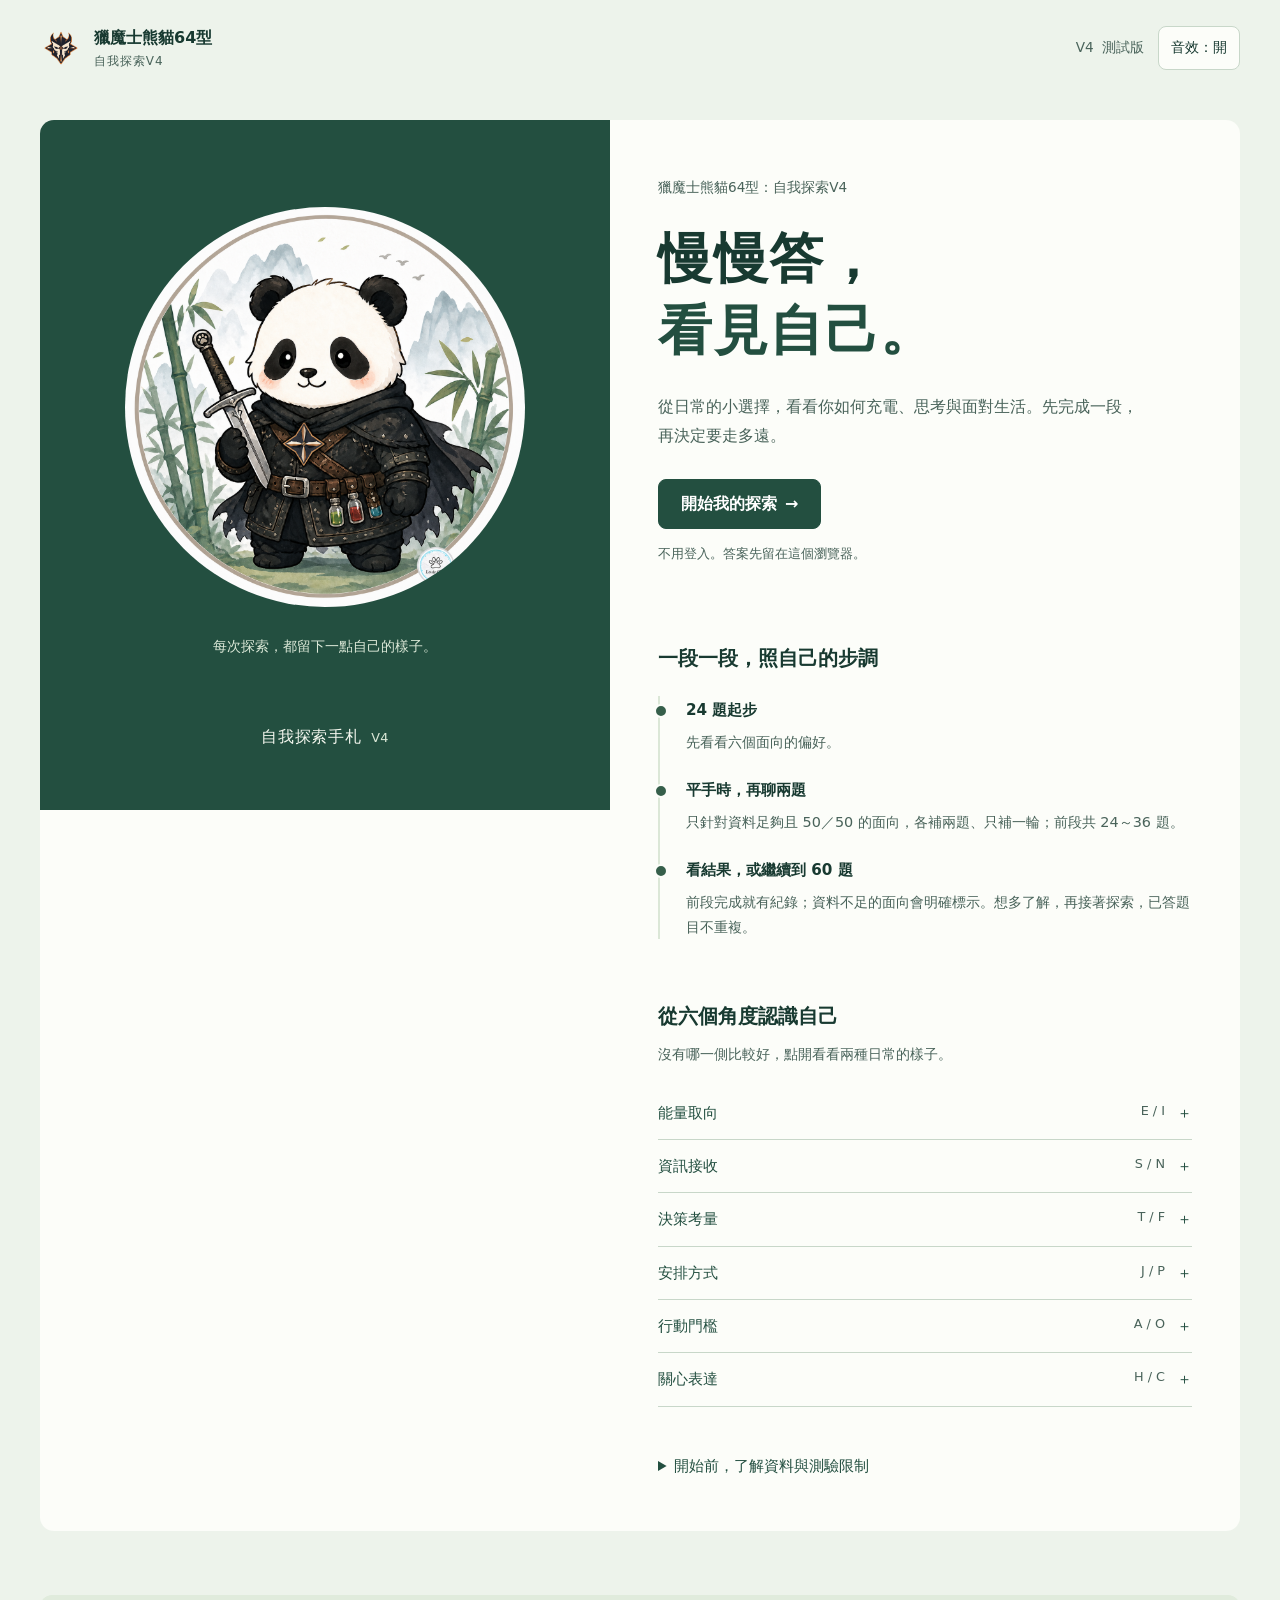
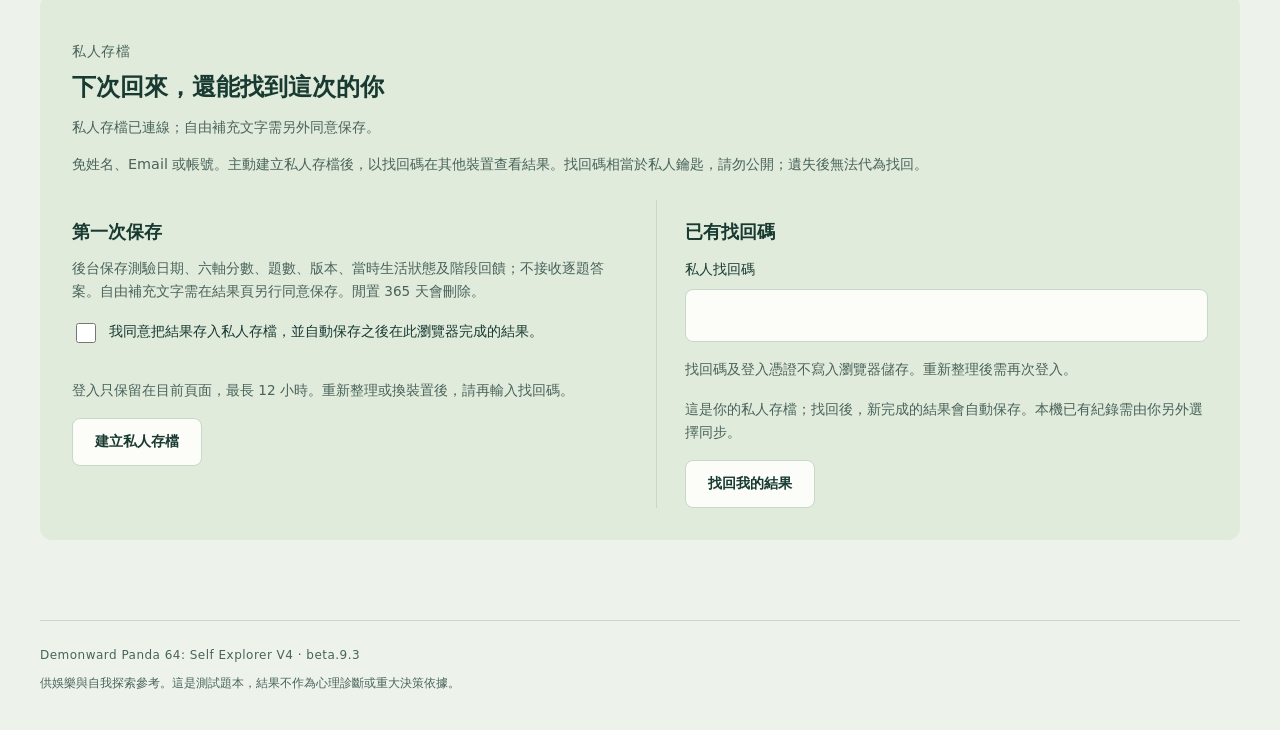
==== commit b94aac5e: "Add files via upload" ====
--- a/index.html
+++ b/index.html
@@ -22,7 +22,7 @@
   <div id="storage-warning" class="warning" role="alert" hidden></div>
   <main id="main" tabindex="-1"><div id="app"><p class="boot">正在準備題目…</p></div></main>
   <div id="announcement" class="sr-only" role="status" aria-live="polite"></div>
-  <footer class="site-footer"><span>Demonward Panda 64: Self Explorer V4 · beta.9.2</span><p>供娛樂與自我探索參考。這是測試題本，結果不作為心理診斷或重大決策依據。</p></footer>
+  <footer class="site-footer"><span>Demonward Panda 64: Self Explorer V4 · beta.9.3</span><p>供娛樂與自我探索參考。這是測試題本，結果不作為心理診斷或重大決策依據。</p></footer>
   <noscript><p class="warning">這份測驗需要啟用 JavaScript。請透過 HTTP 網址開啟網站。</p></noscript>
 </body>
 </html>
--- a/styles.css
+++ b/styles.css
@@ -43,5 +43,8 @@
 
 .cover-title{display:flex;align-items:baseline;justify-content:center;flex-wrap:nowrap;gap:10px;white-space:nowrap;letter-spacing:.04em}.cover-title span{display:inline;margin:0;line-height:1;font-size:.8em;letter-spacing:.02em;color:#dbe8d7}
 .notebook-cover .hero-art img{border-radius:50%}
+.result-hero h1.result-candidate-heading{font-size:clamp(2rem,6vw,3.5rem);letter-spacing:0}.result-candidate-count{font-weight:650;color:var(--accent);margin:12px 0}.candidate-grid{display:grid;grid-template-columns:repeat(2,minmax(0,1fr));gap:12px;margin:20px 0}.candidate-card{border:1px solid var(--line);border-radius:8px;padding:16px;background:var(--surface);min-width:0}.candidate-code{font-size:clamp(1.2rem,6vw,2rem);line-height:1.3;letter-spacing:.015em;overflow-wrap:anywhere;color:var(--accent)}.candidate-card p{font-size:.9rem;margin:8px 0 4px}.candidate-card span{font-size:.75rem;color:var(--muted)}.result-pending{padding-left:20px;color:var(--muted);font-size:.85rem;margin:16px 0}.candidate-more{border-top:1px solid var(--line);margin-top:12px}.candidate-more>summary{font-weight:600}.candidate-more .candidate-grid{margin-top:8px}@media(max-width:359px){.candidate-card{padding:12px}.candidate-grid{gap:8px}}
 @media(max-width:767px){.notebook-cover{justify-content:flex-start;gap:24px}.cover-title{font-size:1.1rem;gap:8px;margin:0;align-self:center}.cover-title span{display:inline;margin:0}}
 @media(max-width:359px){.notebook-cover{padding:16px;gap:12px}.hero-art{max-width:72px}.hero-art img{width:72px;height:72px}.cover-title{font-size:.95rem;gap:6px}}
+
+.completion-save{margin:20px 0;padding:16px;border:1px solid var(--line);border-radius:8px;font-size:.85rem;background:var(--surface)}.completion-save p{margin:0}.completion-save .button{margin-top:12px}.completion-save[data-save-state="saved"]{border-color:var(--accent)}
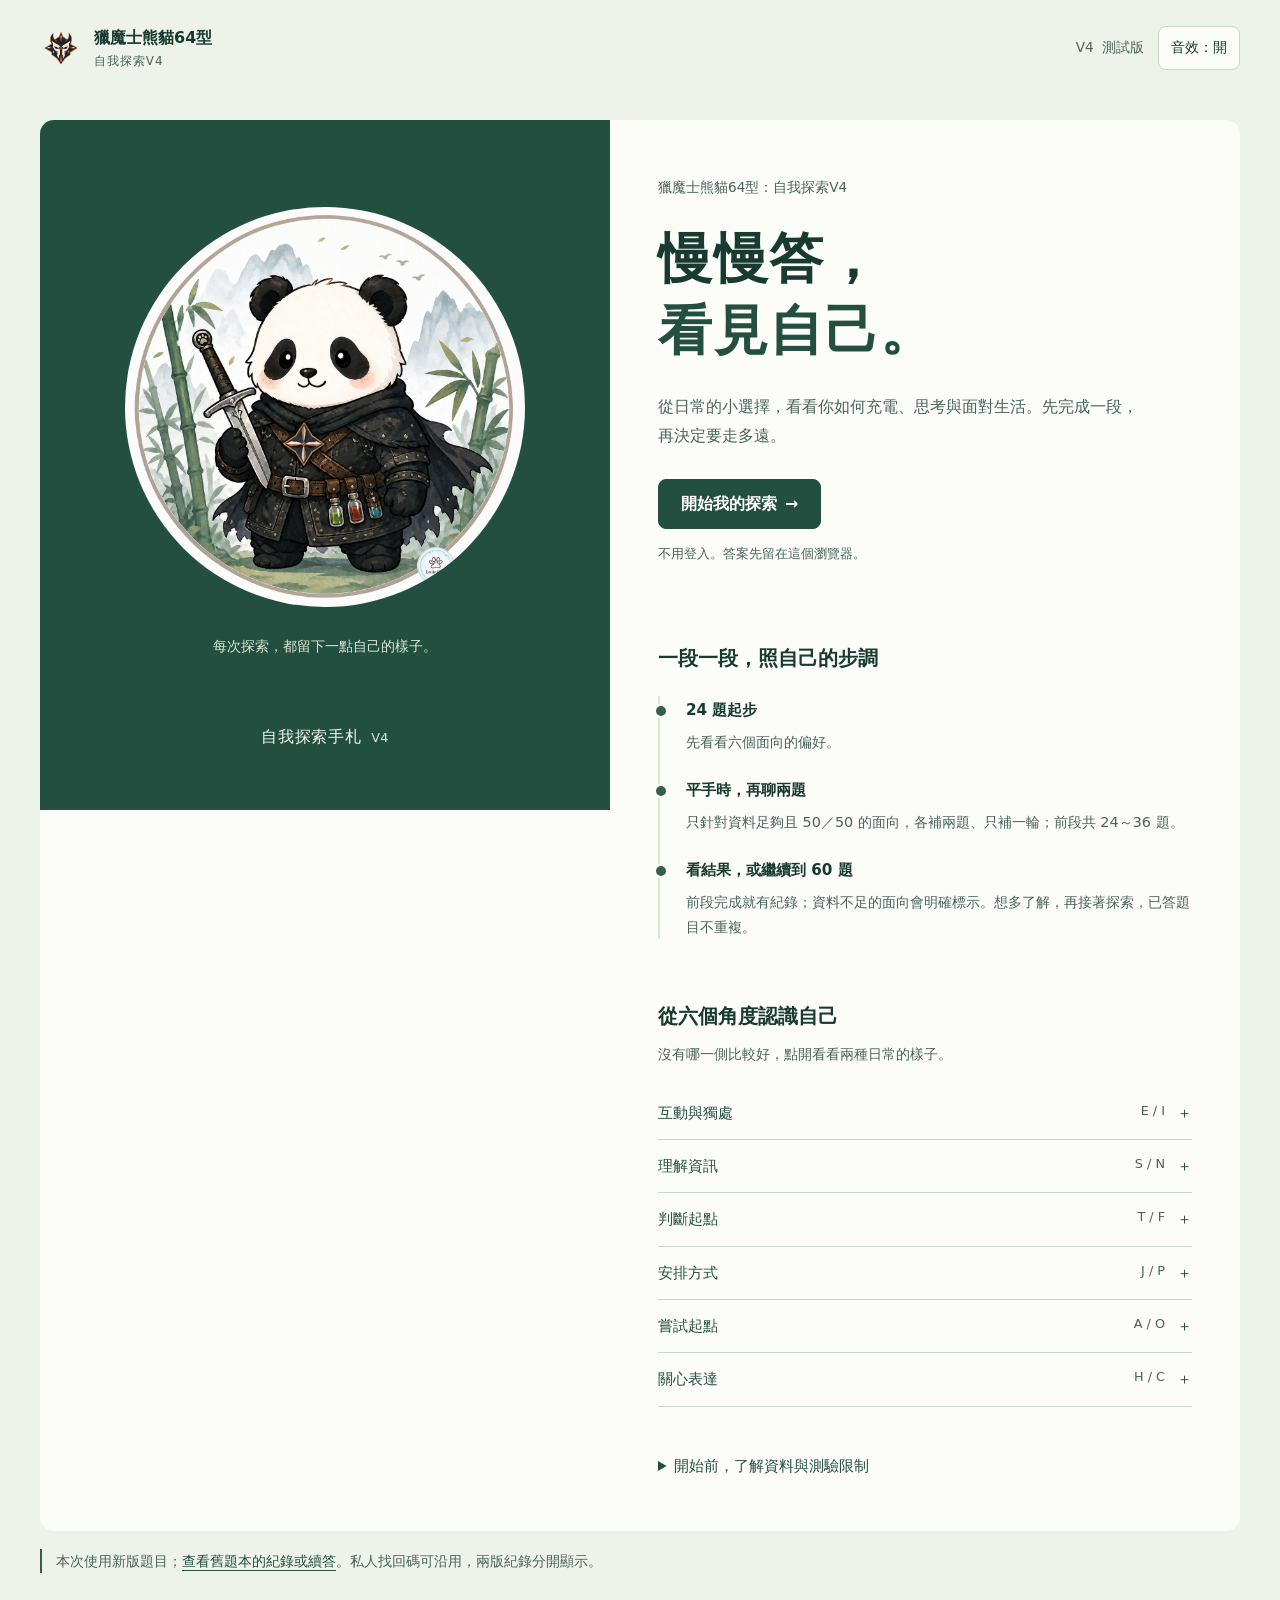
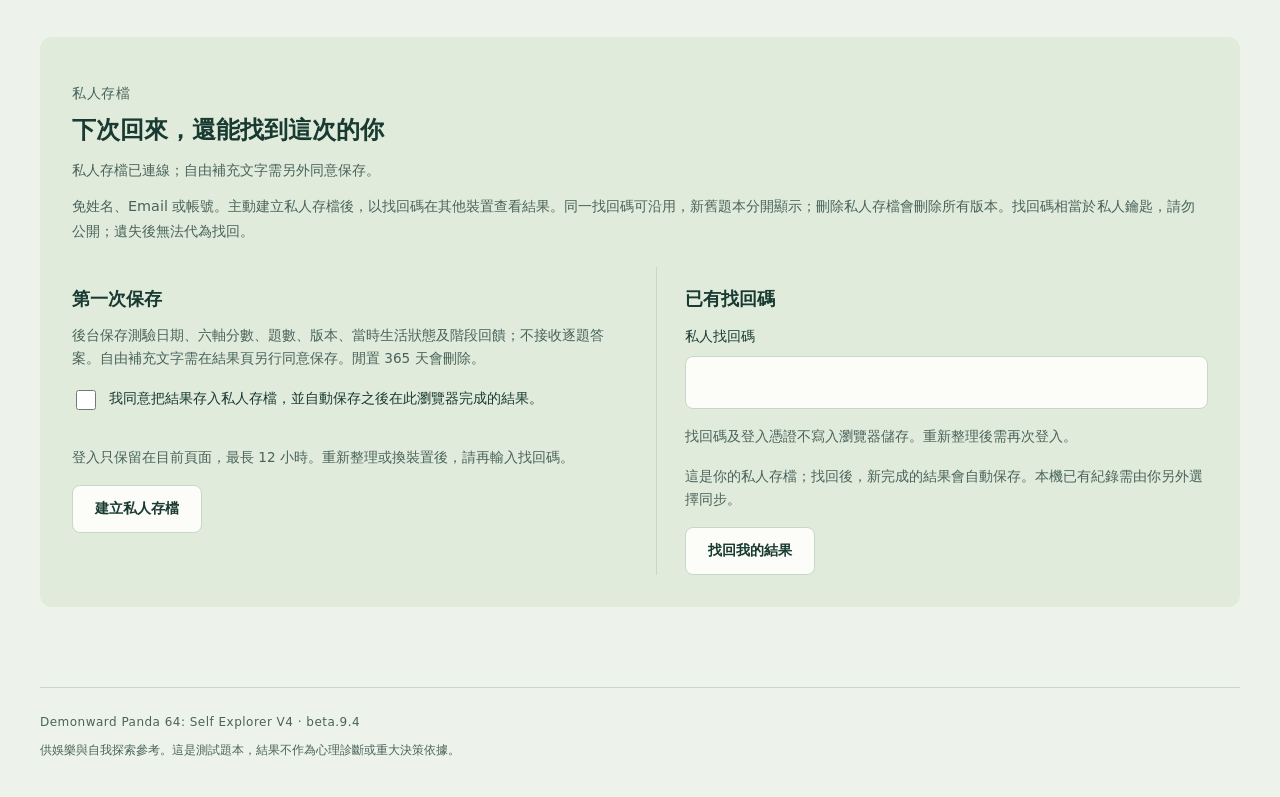
==== commit 5ce8edad: "Add files via upload" ====
--- a/index.html
+++ b/index.html
@@ -22,7 +22,7 @@
   <div id="storage-warning" class="warning" role="alert" hidden></div>
   <main id="main" tabindex="-1"><div id="app"><p class="boot">正在準備題目…</p></div></main>
   <div id="announcement" class="sr-only" role="status" aria-live="polite"></div>
-  <footer class="site-footer"><span>Demonward Panda 64: Self Explorer V4 · beta.9.3</span><p>供娛樂與自我探索參考。這是測試題本，結果不作為心理診斷或重大決策依據。</p></footer>
+  <footer class="site-footer"><span>Demonward Panda 64: Self Explorer V4 · beta.9.4</span><p>供娛樂與自我探索參考。這是測試題本，結果不作為心理診斷或重大決策依據。</p></footer>
   <noscript><p class="warning">這份測驗需要啟用 JavaScript。請透過 HTTP 網址開啟網站。</p></noscript>
 </body>
 </html>
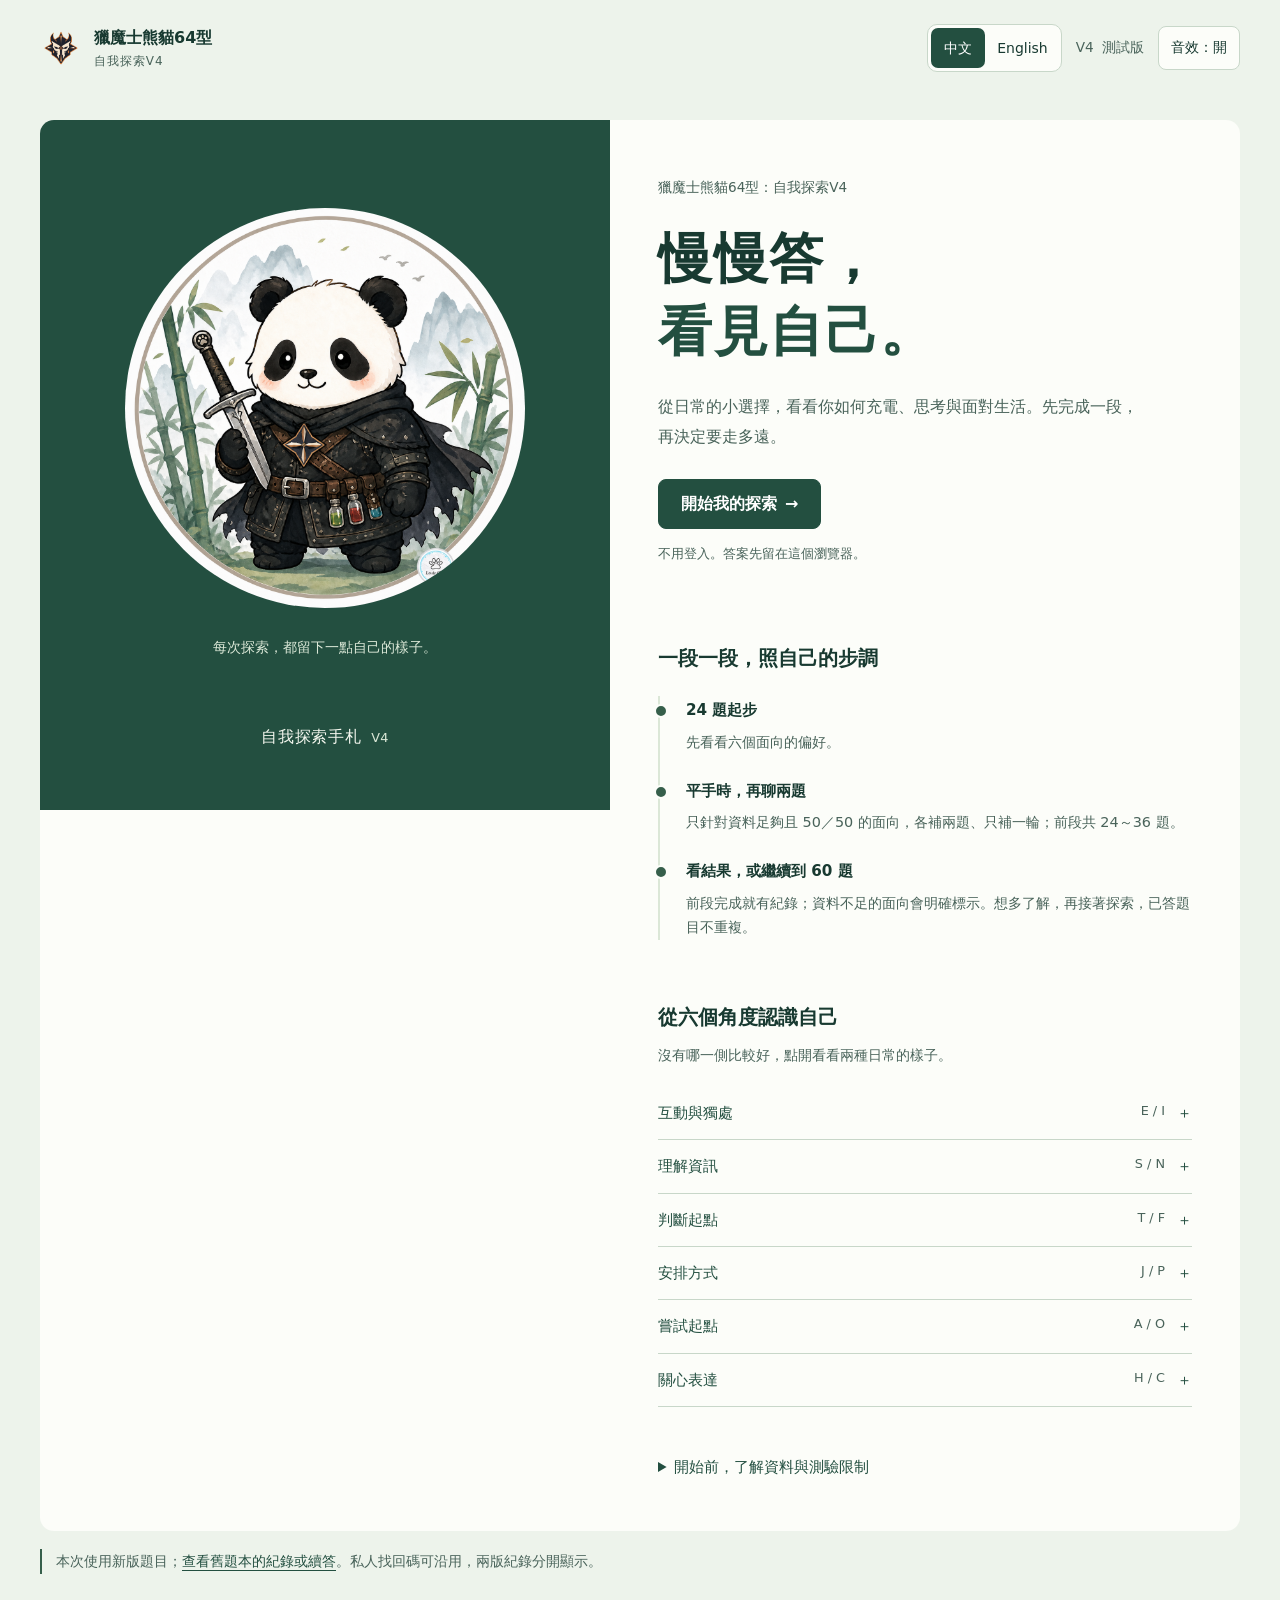
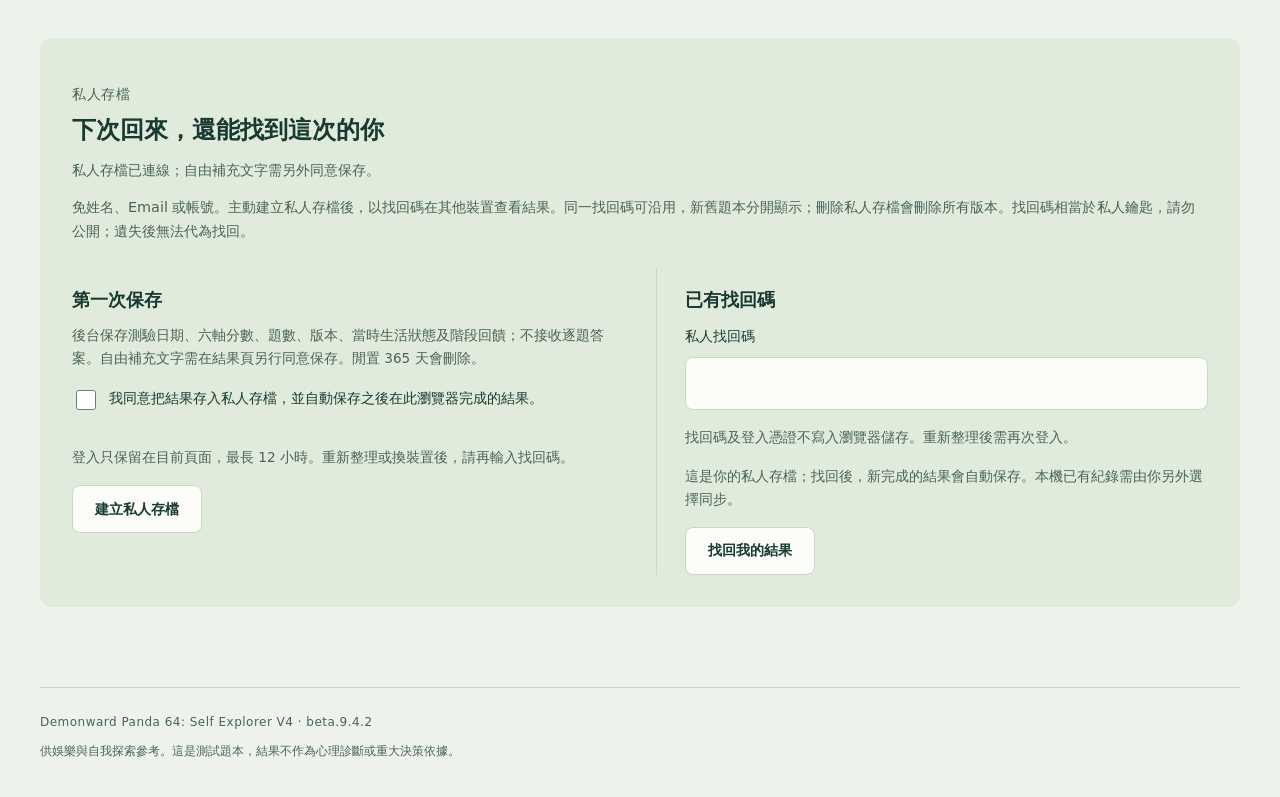
==== commit cc7126f2: "Add files via upload" ====
--- a/index.html
+++ b/index.html
@@ -15,14 +15,14 @@
   <a class="skip-link" href="#main">跳到主要內容</a>
   <header class="site-header">
     <a href="#main" class="brand" aria-label="獵魔士熊貓64型：自我探索V4 首頁"><img src="./assets/demonward-panda-logo.png" width="42" height="42" alt=""><span>獵魔士熊貓64型 <small>自我探索V4</small></span></a>
-    <div class="header-actions"><span class="edition">V4 <span>測試版</span></span><button id="sound-toggle" class="sound-toggle" type="button" aria-pressed="true">音效：開</button></div>
+    <div class="header-actions"><div id="language-controls" class="language-controls" role="group" aria-label="選擇語言"><button type="button" data-locale="zh" lang="zh-Hant" aria-pressed="true">中文</button><button type="button" data-locale="en" lang="en" aria-pressed="false">English</button></div><span class="edition">V4 <span>測試版</span></span><button id="sound-toggle" class="sound-toggle" type="button" aria-pressed="true">音效：開</button></div>
   </header>
   <audio id="ui-click" src="./assets/audio/ui%20click-02.m4a" preload="auto" aria-hidden="true"></audio>
   <p id="sound-status" class="sr-only" role="status" aria-live="polite"></p>
   <div id="storage-warning" class="warning" role="alert" hidden></div>
   <main id="main" tabindex="-1"><div id="app"><p class="boot">正在準備題目…</p></div></main>
   <div id="announcement" class="sr-only" role="status" aria-live="polite"></div>
-  <footer class="site-footer"><span>Demonward Panda 64: Self Explorer V4 · beta.9.4</span><p>供娛樂與自我探索參考。這是測試題本，結果不作為心理診斷或重大決策依據。</p></footer>
+  <footer class="site-footer"><span>Demonward Panda 64: Self Explorer V4 · beta.9.4.2</span><p>供娛樂與自我探索參考。這是測試題本，結果不作為心理診斷或重大決策依據。</p></footer>
   <noscript><p class="warning">這份測驗需要啟用 JavaScript。請透過 HTTP 網址開啟網站。</p></noscript>
 </body>
 </html>
--- a/styles.css
+++ b/styles.css
@@ -48,3 +48,18 @@
 @media(max-width:359px){.notebook-cover{padding:16px;gap:12px}.hero-art{max-width:72px}.hero-art img{width:72px;height:72px}.cover-title{font-size:.95rem;gap:6px}}
 
 .completion-save{margin:20px 0;padding:16px;border:1px solid var(--line);border-radius:8px;font-size:.85rem;background:var(--surface)}.completion-save p{margin:0}.completion-save .button{margin-top:12px}.completion-save[data-save-state="saved"]{border-color:var(--accent)}
+:root{--language-selected:var(--accent)}
+.language-controls{display:inline-flex;align-items:center;gap:2px;padding:3px;border:1px solid var(--line);border-radius:10px;background:var(--surface);flex:none}
+.language-controls button{min-width:54px;min-height:40px;padding:6px 10px;border:0;border-radius:7px;background:transparent;color:var(--ink);font-size:.875rem;white-space:nowrap}
+.language-controls button[aria-pressed="true"]{background:var(--language-selected);color:#fff}
+.language-controls button:focus-visible{outline:3px solid var(--focus);outline-offset:3px}
+.site-header .header-actions{flex-wrap:wrap;justify-content:flex-end}
+html[lang="en"] .hero h1{max-width:18ch;font-size:clamp(2rem,3.6vw,3.25rem);line-height:1.18;letter-spacing:-.025em}
+html[lang="en"] .eyebrow,html[lang="en"] .edition-note{letter-spacing:.04em;text-transform:none}
+html[lang="en"] .cover-title{font-size:clamp(1.05rem,2vw,1.55rem);letter-spacing:0;white-space:normal;min-width:0;flex:1;display:block}
+html[lang="en"] .cover-title span{display:inline-block;white-space:nowrap;flex:none}
+html[lang="en"] .result-candidate-heading{font-size:clamp(1.8rem,4vw,3.2rem)}
+html[lang="en"] .axis-heading{flex-wrap:wrap;gap:8px}
+html[lang="en"] .axis-labels{gap:16px}
+@media(max-width:640px){.site-header{flex-direction:column;align-items:stretch;gap:12px}.site-header .header-actions{justify-content:space-between;gap:8px}.site-header .edition{display:none}.language-controls button{min-height:44px}.brand{min-width:0}.brand>span{overflow-wrap:normal}.brand small{letter-spacing:.04em}.sound-toggle{min-height:44px}html[lang="en"] .hero h1{font-size:2.2rem;max-width:14ch}html[lang="en"] .quiz-dock .button{padding-inline:12px}html[lang="en"] .result-code{overflow-wrap:anywhere}}
+.result-insight-grid{display:grid;grid-template-columns:1fr 1fr;gap:18px;margin-top:20px}.result-insight-grid section{background:var(--accent-soft);padding:22px;border-radius:12px}.result-insight-grid section+section{background:#f1e8dc}.result-insight-grid h2{font-size:1.15rem}.result-insight-grid ul{list-style:none;padding:0;margin:18px 0 0}.result-insight-grid li{display:flex;align-items:flex-start;gap:12px;margin:14px 0}.result-insight-grid li strong{flex:none;color:var(--accent)}.result-insight-grid li span{min-width:0}.result-image-dialog{width:min(760px,calc(100% - 24px));max-height:calc(100dvh - 32px);overflow:auto;padding:24px;border:1px solid var(--line);border-radius:16px;color:var(--ink);background:var(--surface)}.result-image-dialog::backdrop{background:rgb(18 40 31 / .62)}.result-image-toolbar{display:flex;align-items:center;justify-content:space-between;gap:16px;margin-bottom:12px}.result-image-toolbar h2{font-size:1.35rem}.result-image-dialog>p{margin:12px 0}.result-image-preview{display:block;width:100%;height:auto;max-width:100%;margin-top:20px;border-radius:12px}.result-image-dialog>a{margin-top:8px}#result-image-status:empty{display:none}@media(max-width:600px){.result-insight-grid{grid-template-columns:1fr}.result-image-dialog{padding:16px}.result-image-toolbar .button{min-height:44px}.result-main-actions>[data-action="save-result-image"]{width:100%}}
